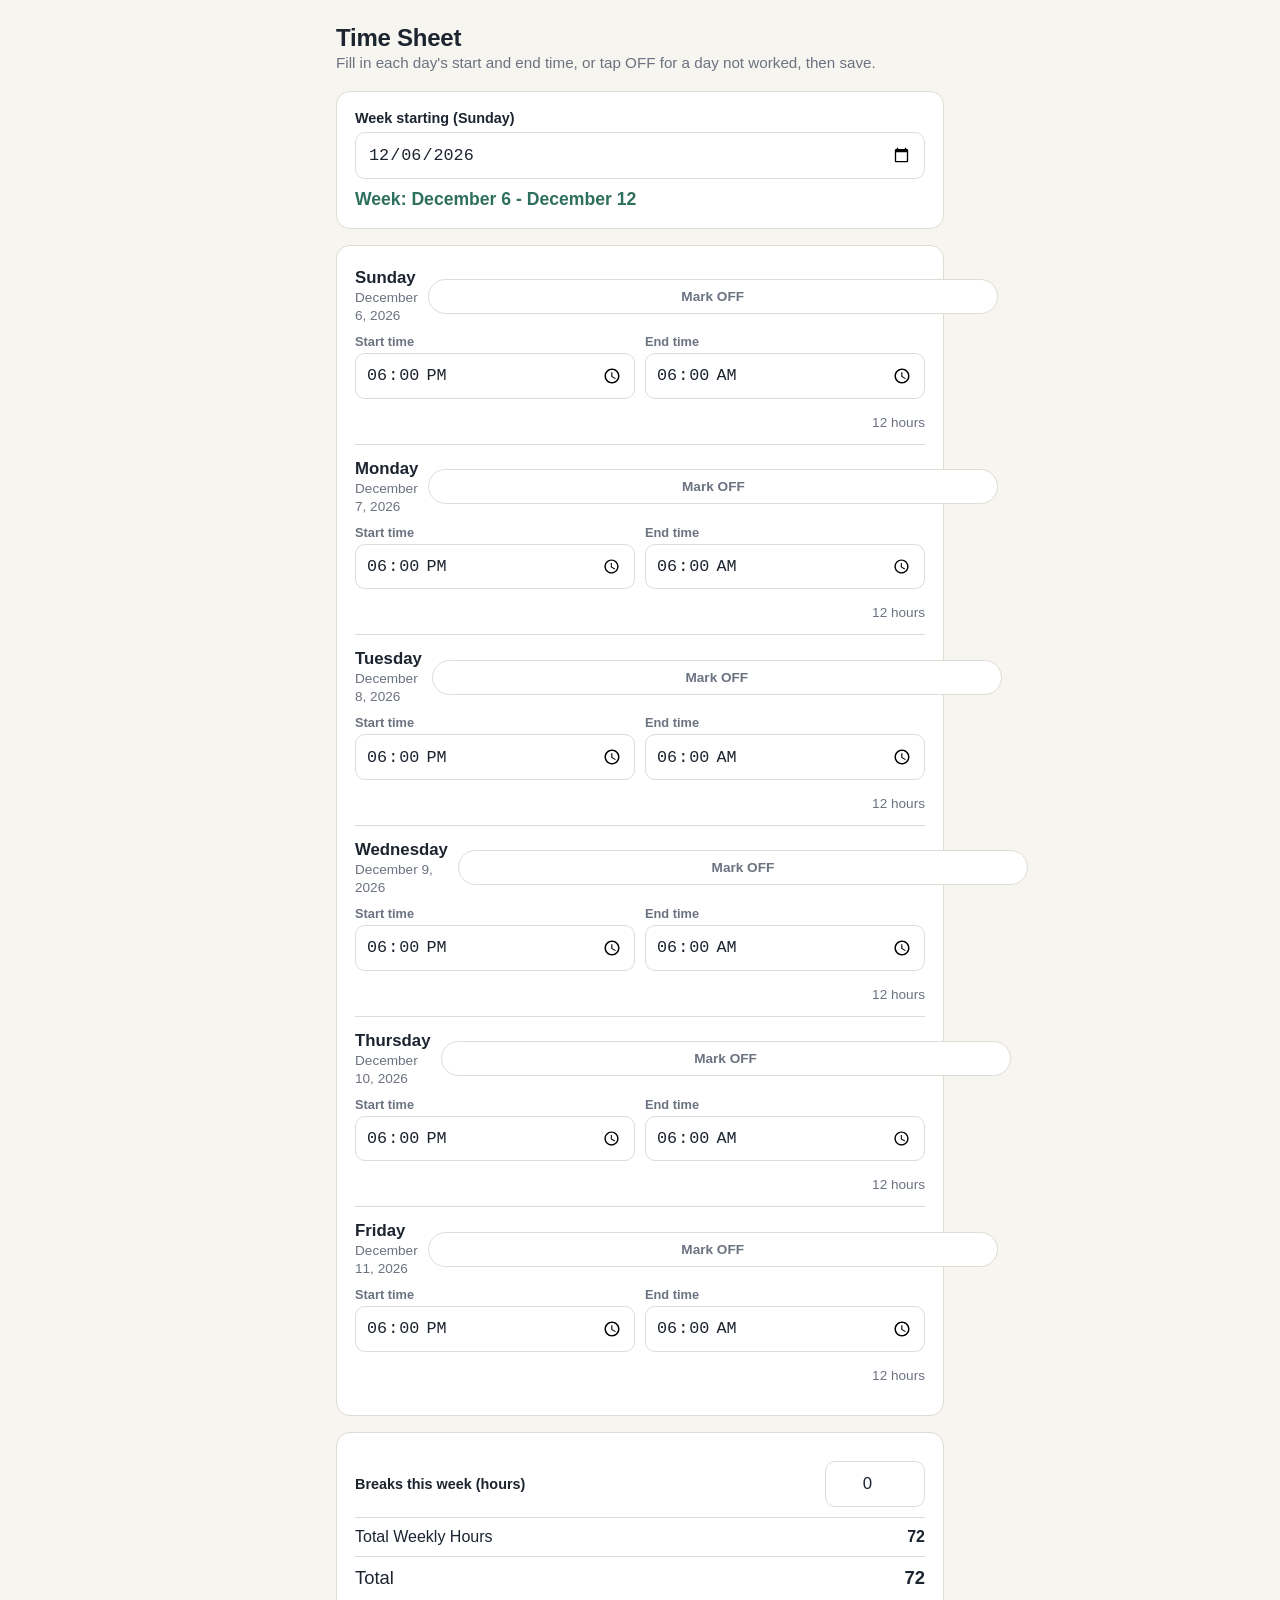
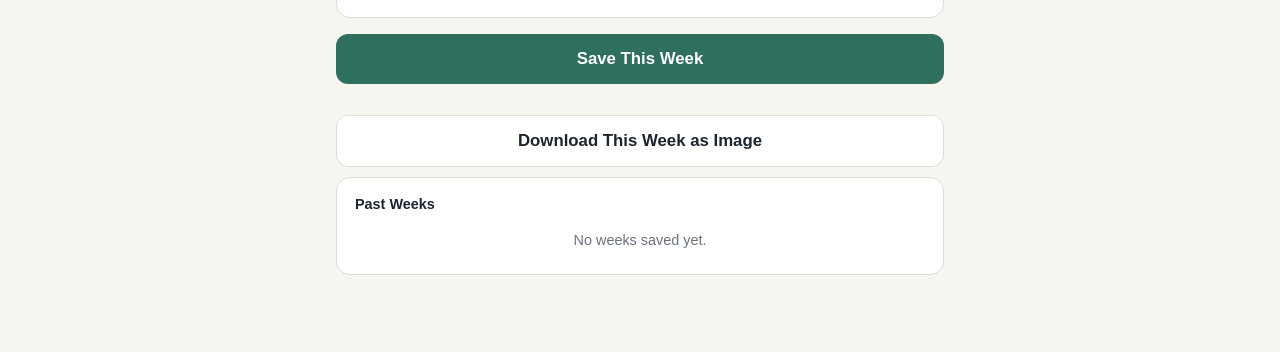
==== shashi-timesheet/index.html @ 26a524a7 "minor fix" ====
<!DOCTYPE html>
<html lang="en">
<head>
<meta charset="UTF-8">
<meta name="viewport" content="width=device-width, initial-scale=1, viewport-fit=cover">
<title>Time Sheet</title>
<style>
  :root{
    --ink:#1c2430;
    --paper:#f7f5f0;
    --card:#ffffff;
    --line:#dfdcd3;
    --accent:#2f6f5e;
    --accent-ink:#ffffff;
    --muted:#6b7280;
    --danger:#b5432c;
    --off-bg:#f3e4df;
    --off-ink:#8a3b26;
    --radius:14px;
  }
  *{box-sizing:border-box;}
  html,body{margin:0;padding:0;}
  body{
    background:var(--paper);
    color:var(--ink);
    font-family:-apple-system,BlinkMacSystemFont,"Segoe UI",Roboto,sans-serif;
    padding:20px 16px 60px;
    max-width:640px;
    margin:0 auto;
    -webkit-tap-highlight-color:transparent;
  }
  h1{
    font-size:1.5rem;
    margin:4px 0 2px;
    letter-spacing:-0.01em;
  }
  .sub{
    color:var(--muted);
    font-size:0.95rem;
    margin:0 0 20px;
  }
  .card{
    background:var(--card);
    border:1px solid var(--line);
    border-radius:var(--radius);
    padding:18px;
    margin-bottom:16px;
  }
  label{
    display:block;
    font-weight:600;
    font-size:0.9rem;
    margin-bottom:6px;
  }
  input[type="date"], input[type="number"]{
    width:100%;
    font-size:1.05rem;
    padding:12px;
    border:1px solid var(--line);
    border-radius:10px;
    background:#fff;
    color:var(--ink);
  }
  .week-label{
    font-size:1.1rem;
    font-weight:700;
    margin-top:10px;
    color:var(--accent);
  }
  .day-row{
    border-top:1px solid var(--line);
    padding:14px 0;
  }
  .day-row:first-child{border-top:none;padding-top:4px;}
  .day-top{
    display:flex;
    align-items:center;
    justify-content:space-between;
    margin-bottom:10px;
    gap:10px;
  }
  .day-name{
    font-weight:700;
    font-size:1.05rem;
  }
  .day-date{
    color:var(--muted);
    font-size:0.85rem;
    font-weight:400;
  }
  .off-btn{
    flex-shrink:0;
    font-family:inherit;
    font-weight:700;
    font-size:0.85rem;
    padding:9px 16px;
    border-radius:999px;
    border:1.5px solid var(--line);
    background:#fff;
    color:var(--muted);
    cursor:pointer;
    -webkit-appearance:none;
  }
  .off-btn.is-off{
    background:var(--off-bg);
    border-color:var(--off-ink);
    color:var(--off-ink);
  }
  .times{
    display:grid;
    grid-template-columns:1fr 1fr;
    gap:10px;
  }
  .times.off .time-field{display:none;}
  .off-label{
    display:none;
    grid-column:1 / -1;
    padding:10px 0 2px;
    color:var(--off-ink);
    font-weight:700;
    font-size:1rem;
  }
  .times.off .off-label{display:block;}
  .times label{font-size:0.8rem;color:var(--muted);margin-bottom:4px;}
  input[type="time"]{
    width:100%;
    font-size:1.05rem;
    padding:10px;
    border:1px solid var(--line);
    border-radius:10px;
    background:#fff;
    color:var(--ink);
  }
  .hours-line{
    grid-column:1 / -1;
    text-align:right;
    font-size:0.85rem;
    color:var(--muted);
    margin-top:6px;
  }
  .totals{
    display:flex;
    justify-content:space-between;
    padding:10px 0;
    border-top:1px solid var(--line);
  }
  .totals:first-of-type{border-top:none;}
  .totals .val{font-weight:700;}
  .totals.grand{font-size:1.15rem;}
  .breaks-row{
    display:flex;
    align-items:center;
    justify-content:space-between;
    gap:12px;
    padding:10px 0;
  }
  .breaks-row input{width:100px;text-align:center;}
  button{
    font-family:inherit;
    font-size:1.05rem;
    font-weight:700;
    padding:15px;
    width:100%;
    border:none;
    border-radius:12px;
    cursor:pointer;
    -webkit-appearance:none;
  }
  .btn-primary{
    background:var(--accent);
    color:var(--accent-ink);
    margin-bottom:10px;
  }
  .btn-secondary{
    background:#fff;
    color:var(--ink);
    border:1px solid var(--line);
    margin-bottom:10px;
  }
  .status{
    text-align:center;
    font-size:0.9rem;
    min-height:1.2em;
    margin-top:4px;
  }
  .status.ok{color:var(--accent);}
  .status.err{color:var(--danger);}
  .past-week{
    display:flex;
    justify-content:space-between;
    align-items:center;
    padding:12px 0;
    border-top:1px solid var(--line);
    cursor:pointer;
  }
  .past-week:first-child{border-top:none;}
  .past-week span.arrow{color:var(--muted);}
  .empty{
    color:var(--muted);
    font-size:0.9rem;
    text-align:center;
    padding:8px 0;
  }
  #tableCanvas{
    width:100%;
    border:1px solid var(--line);
    border-radius:10px;
    margin-top:12px;
    display:none;
  }
  .hint{
    font-size:0.8rem;
    color:var(--muted);
    text-align:center;
    margin-top:8px;
  }
</style>
</head>
<body>

  <h1>Time Sheet</h1>
  <p class="sub">Fill in each day's start and end time, or tap OFF for a day not worked, then save.</p>

  <div class="card">
    <label for="weekStart">Week starting (Sunday)</label>
    <input type="date" id="weekStart">
    <div class="week-label" id="weekLabel"></div>
  </div>

  <div class="card" id="daysCard"></div>

  <div class="card">
    <div class="breaks-row">
      <label style="margin:0;">Breaks this week (hours)</label>
      <input type="number" id="breaks" min="0" step="0.5" value="0">
    </div>
    <div class="totals">
      <span>Total Weekly Hours</span>
      <span class="val" id="totalWeekly">0</span>
    </div>
    <div class="totals grand">
      <span>Total</span>
      <span class="val" id="totalFinal">0</span>
    </div>
  </div>

  <button class="btn-primary" id="saveBtn">Save This Week</button>
  <div class="status" id="status"></div>

  <button class="btn-secondary" id="imageBtn">Download This Week as Image</button>
  <canvas id="tableCanvas" width="1200" height="600"></canvas>
  <p class="hint" id="imageHint" style="display:none;">Press and hold the image above, then choose "Save to Photos".</p>

  <div class="card">
    <label style="margin-bottom:12px;">Past Weeks</label>
    <div id="pastWeeks"><div class="empty">Loading…</div></div>
  </div>

<script>
/* ======================================================
   1. PASTE YOUR GOOGLE APPS SCRIPT WEB APP URL HERE
   (see Code.gs setup instructions — it ends in /exec)
   ====================================================== */
const API_URL = "https://script.google.com/macros/s/AKfycbw6FF0kxXt6SVQAaESrm_MqygE_qfwWGvhH4wrgxCuWnRWHYKG93qL-DOW79ZXhk-2aEg/exec";

const DAYS = ['Sunday','Monday','Tuesday','Wednesday','Thursday','Friday'];
const MONTHS = ['January','February','March','April','May','June','July','August','September','October','November','December'];

const daysCard = document.getElementById('daysCard');
const weekStartInput = document.getElementById('weekStart');
const weekLabelEl = document.getElementById('weekLabel');
const breaksInput = document.getElementById('breaks');
const statusEl = document.getElementById('status');
const pastWeeksEl = document.getElementById('pastWeeks');

let dayState = {}; // { Sunday: {off, start, end}, ... }

function toDateInputValue(d){
  const off = d.getTimezoneOffset();
  const local = new Date(d.getTime() - off*60000);
  return local.toISOString().slice(0,10);
}

function getThisSunday(){
  const d = new Date();
  const day = d.getDay();
  d.setDate(d.getDate() - day);
  return d;
}

function fmtDate(d){
  return `${MONTHS[d.getMonth()]} ${d.getDate()}, ${d.getFullYear()}`;
}

function fmtTime12(hhmm){
  if(!hhmm) return '';
  const [h,m] = hhmm.split(':').map(Number);
  const period = h >= 12 ? 'PM' : 'AM';
  let h12 = h % 12; if(h12===0) h12 = 12;
  return `${h12}:${String(m).padStart(2,'0')} ${period}`;
}

function hoursBetween(start,end){
  if(!start || !end) return 0;
  const [sh,sm] = start.split(':').map(Number);
  const [eh,em] = end.split(':').map(Number);
  let mins = (eh*60+em) - (sh*60+sm);
  if(mins <= 0) mins += 24*60; // overnight shift
  return Math.round((mins/60)*100)/100;
}

function buildDayRows(){
  daysCard.innerHTML = '';
  const start = new Date(weekStartInput.value + 'T00:00:00');
  DAYS.forEach((day,i) => {
    const date = new Date(start);
    date.setDate(start.getDate() + i);

    if(!dayState[day]) dayState[day] = {off:false, start:'18:00', end:'06:00'};
    const st = dayState[day];

    const row = document.createElement('div');
    row.className = 'day-row';
    row.innerHTML = `
      <div class="day-top">
        <div>
          <span class="day-name">${day}</span><br>
          <span class="day-date">${fmtDate(date)}</span>
        </div>
        <button type="button" class="off-btn ${st.off?'is-off':''}" data-day="${day}">${st.off ? 'OFF (tap to undo)' : 'Mark OFF'}</button>
      </div>
      <div class="times ${st.off ? 'off':''}" data-times="${day}">
        <div class="off-label">OFF</div>
        <div class="time-field">
          <label>Start time</label>
          <input type="time" class="start-input" data-day="${day}" value="${st.start}">
        </div>
        <div class="time-field">
          <label>End time</label>
          <input type="time" class="end-input" data-day="${day}" value="${st.end}">
        </div>
        <div class="hours-line" data-hoursline="${day}">${st.off ? '0 hours' : ''}</div>
      </div>
    `;
    daysCard.appendChild(row);
  });

  daysCard.querySelectorAll('.off-btn').forEach(el=>{
    el.addEventListener('click', e=>{
      const day = e.target.dataset.day;
      dayState[day].off = !dayState[day].off;
      buildDayRows();
      recalc();
    });
  });
  daysCard.querySelectorAll('.start-input').forEach(el=>{
    el.addEventListener('change', e=>{ dayState[e.target.dataset.day].start = e.target.value; recalc(); });
  });
  daysCard.querySelectorAll('.end-input').forEach(el=>{
    el.addEventListener('change', e=>{ dayState[e.target.dataset.day].end = e.target.value; recalc(); });
  });

  recalc();
}

function recalc(){
  let weeklyTotal = 0;
  DAYS.forEach(day=>{
    const st = dayState[day];
    const hrs = st.off ? 0 : hoursBetween(st.start, st.end);
    weeklyTotal += hrs;
    const line = daysCard.querySelector(`[data-hoursline="${day}"]`);
    if(line) line.textContent = st.off ? '0 hours' : `${hrs} hours`;
  });
  const breaks = parseFloat(breaksInput.value) || 0;
  document.getElementById('totalWeekly').textContent = round2(weeklyTotal);
  document.getElementById('totalFinal').textContent = round2(weeklyTotal - breaks);
}

function round2(n){ return Math.round(n*100)/100; }

function updateWeekLabel(){
  const start = new Date(weekStartInput.value + 'T00:00:00');
  const end = new Date(start);
  end.setDate(start.getDate() + 6);
  weekLabelEl.textContent = `Week: ${MONTHS[start.getMonth()]} ${start.getDate()} - ${MONTHS[end.getMonth()]} ${end.getDate()}`;
}

weekStartInput.addEventListener('change', ()=>{
  updateWeekLabel();
  loadWeekIfExists(weekStartInput.value).then(buildDayRows);
});
breaksInput.addEventListener('input', recalc);

// ---------- Save ----------
document.getElementById('saveBtn').addEventListener('click', async ()=>{
  if(!API_URL || API_URL.indexOf('PASTE_YOUR') === 0){
    statusEl.textContent = 'Setup needed: paste your Apps Script URL into the API_URL line in this file.';
    statusEl.className = 'status err';
    return;
  }
  statusEl.textContent = 'Saving…';
  statusEl.className = 'status';

  const start = new Date(weekStartInput.value + 'T00:00:00');
  let weeklyTotal = 0;
  const days = DAYS.map((day,i)=>{
    const date = new Date(start); date.setDate(start.getDate()+i);
    const st = dayState[day];
    const hrs = st.off ? 0 : hoursBetween(st.start, st.end);
    weeklyTotal += hrs;
    return {
      day: day,
      date: fmtDate(date),
      start: st.off ? 'OFF' : fmtTime12(st.start),
      end: st.off ? 'OFF' : fmtTime12(st.end),
      hours: hrs
    };
  });

  const breaks = parseFloat(breaksInput.value) || 0;
  const payload = {
    weekStart: weekStartInput.value,
    weekLabel: weekLabelEl.textContent.replace('Week: ',''),
    days: days,
    totalWeekly: round2(weeklyTotal),
    breaks: breaks,
    total: round2(weeklyTotal - breaks)
  };

  try{
    await fetch(API_URL, {
      method:'POST',
      body: JSON.stringify(payload),
      headers: {'Content-Type':'text/plain;charset=utf-8'} // avoids CORS preflight on Apps Script
    });
    statusEl.textContent = 'Saved.';
    statusEl.className = 'status ok';
    loadPastWeeks();
  }catch(err){
    statusEl.textContent = 'Could not save — check your internet connection and try again.';
    statusEl.className = 'status err';
  }
});

// ---------- Load an existing week ----------
async function fetchAllWeeks(){
  if(!API_URL || API_URL.indexOf('PASTE_YOUR') === 0) return [];
  try{
    const res = await fetch(API_URL);
    const json = await res.json();
    return json.weeks || [];
  }catch(err){
    return [];
  }
}

function parseTimeTo24(t){
  if(!t) return '';
  const m = t.match(/(\d+):(\d+)\s*(AM|PM)/i);
  if(!m) return '';
  let h = parseInt(m[1],10);
  const min = m[2];
  const period = m[3].toUpperCase();
  if(period==='PM' && h!==12) h += 12;
  if(period==='AM' && h===12) h = 0;
  return `${String(h).padStart(2,'0')}:${min}`;
}

async function loadWeekIfExists(weekStartVal){
  const weeks = await fetchAllWeeks();
  const match = weeks.find(w => String(w.weekStart).slice(0,10) === weekStartVal);
  dayState = {};
  if(match){
    DAYS.forEach(day=>{
      const rec = match.days.find(d => d.day === day);
      const isOff = rec && String(rec.start).toUpperCase() === 'OFF';
      dayState[day] = {
        off: !!isOff,
        start: (rec && !isOff) ? parseTimeTo24(rec.start) || '18:00' : '18:00',
        end: (rec && !isOff) ? parseTimeTo24(rec.end) || '06:00' : '06:00'
      };
    });
    breaksInput.value = match.breaks || 0;
  } else {
    DAYS.forEach(day=>{ dayState[day] = {off:false, start:'18:00', end:'06:00'}; });
    breaksInput.value = 0;
  }
}

// ---------- Past weeks list ----------
async function loadPastWeeks(){
  const weeks = await fetchAllWeeks();
  if(!weeks.length){
    pastWeeksEl.innerHTML = '<div class="empty">No weeks saved yet.</div>';
    return;
  }
  weeks.sort((a,b)=> String(b.weekStart).localeCompare(String(a.weekStart)));
  pastWeeksEl.innerHTML = '';
  weeks.forEach(w=>{
    const div = document.createElement('div');
    div.className = 'past-week';
    div.innerHTML = `<span>Week: ${w.weekLabel || w.weekStart}</span><span>Total: ${w.total||0}h &nbsp; <span class="arrow">›</span></span>`;
    div.addEventListener('click', ()=>{
      const wsVal = String(w.weekStart).slice(0,10);
      weekStartInput.value = wsVal;
      updateWeekLabel();
      loadWeekIfExists(wsVal).then(buildDayRows);
      window.scrollTo({top:0, behavior:'smooth'});
    });
    pastWeeksEl.appendChild(div);
  });
}

// ---------- Image export (matches the printed table style) ----------
document.getElementById('imageBtn').addEventListener('click', ()=>{
  const canvas = document.getElementById('tableCanvas');
  const ctx = canvas.getContext('2d');
  const W = canvas.width;

  const headerH = 50, colHeadH = 44, rowH = 40, totalsH = 40;
  const rowCount = DAYS.length;
  const neededH = headerH + colHeadH + rowH*rowCount + totalsH*3 + 20;
  canvas.height = Math.max(neededH, 300);

  ctx.clearRect(0,0,W,canvas.height);
  ctx.fillStyle = '#ffffff';
  ctx.fillRect(0,0,W,canvas.height);
  ctx.strokeStyle = '#000000';
  ctx.lineWidth = 2;
  ctx.textBaseline = 'middle';

  const cols = [
    {label:'Day', w:0.22},
    {label:'Date', w:0.26},
    {label:'Start Time', w:0.19},
    {label:'End time', w:0.19},
    {label:'Hours Per Day', w:0.14}
  ];
  let colX = [0];
  cols.forEach(c => colX.push(colX[colX.length-1] + c.w*W));

  let y = 0;
  ctx.strokeRect(0,0,W, canvas.height-1);
  ctx.font = 'bold 24px -apple-system, sans-serif';
  ctx.fillStyle = '#000';
  ctx.textAlign = 'center';
  ctx.fillText(weekLabelEl.textContent, W/2, y + headerH/2);
  y += headerH;
  ctx.beginPath(); ctx.moveTo(0,y); ctx.lineTo(W,y); ctx.stroke();

  // column headers
  ctx.font = 'bold 19px -apple-system, sans-serif';
  ctx.textAlign = 'left';
  cols.forEach((c,i)=>{
    ctx.fillText(c.label, colX[i]+12, y + colHeadH/2);
  });
  y += colHeadH;
  ctx.beginPath(); ctx.moveTo(0,y); ctx.lineTo(W,y); ctx.stroke();
  colX.slice(1,-1).forEach(x=>{ ctx.beginPath(); ctx.moveTo(x, headerH); ctx.lineTo(x, y); ctx.stroke(); });

  // data rows — every day, OFF or worked
  ctx.font = '18px -apple-system, sans-serif';
  const start = new Date(weekStartInput.value + 'T00:00:00');
  DAYS.forEach((day,i)=>{
    const date = new Date(start); date.setDate(start.getDate()+i);
    const st = dayState[day];
    const hrs = st.off ? 0 : hoursBetween(st.start, st.end);

    ctx.textAlign = 'left';
    ctx.fillText(day, colX[0]+12, y+rowH/2);
    ctx.fillText(fmtDate(date), colX[1]+12, y+rowH/2);
    ctx.textAlign = 'right';
    ctx.fillText(st.off ? 'OFF' : fmtTime12(st.start), colX[3]-12, y+rowH/2);
    ctx.fillText(st.off ? 'OFF' : fmtTime12(st.end), colX[4]-12, y+rowH/2);
    ctx.fillText(String(hrs), colX[5]-12, y+rowH/2);

    y += rowH;
    ctx.beginPath(); ctx.moveTo(0,y); ctx.lineTo(W,y); ctx.stroke();
    colX.slice(1,-1).forEach(x=>{ ctx.beginPath(); ctx.moveTo(x, y-rowH); ctx.lineTo(x, y); ctx.stroke(); });
  });

  // totals rows
  const weeklyTotal = DAYS.reduce((sum,day)=>{
    const st = dayState[day];
    return sum + (st.off ? 0 : hoursBetween(st.start, st.end));
  },0);
  const breaks = parseFloat(breaksInput.value)||0;

  function totalsRow(label, value, bold){
    ctx.font = (bold?'bold ':'') + '19px -apple-system, sans-serif';
    ctx.textAlign = 'left';
    ctx.fillText(label, 12, y+totalsH/2);
    ctx.textAlign = 'right';
    ctx.fillText(String(value), W-12, y+totalsH/2);
    y += totalsH;
    ctx.beginPath(); ctx.moveTo(0,y); ctx.lineTo(W,y); ctx.stroke();
  }
  ctx.beginPath(); ctx.moveTo(0,y); ctx.lineTo(W,y); ctx.stroke();
  totalsRow('Total Weekly Hours', round2(weeklyTotal), true);
  totalsRow('Breaks', breaks, true);
  totalsRow('Total', round2(weeklyTotal-breaks), true);

  canvas.style.display = 'block';
  document.getElementById('imageHint').style.display = 'block';

  try{
    const link = document.createElement('a');
    link.download = `timesheet-${weekStartInput.value}.png`;
    link.href = canvas.toDataURL('image/png');
    link.click();
  }catch(e){ /* ignore — the visible canvas + hint still lets them save it */ }
});

// ---------- Init ----------
(function init(){
  weekStartInput.value = toDateInputValue(getThisSunday());
  updateWeekLabel();
  DAYS.forEach(day=>{ dayState[day] = {off:false, start:'18:00', end:'06:00'}; });
  buildDayRows();
  loadWeekIfExists(weekStartInput.value).then(buildDayRows);
  loadPastWeeks();
})();
</script>
</body>
</html>
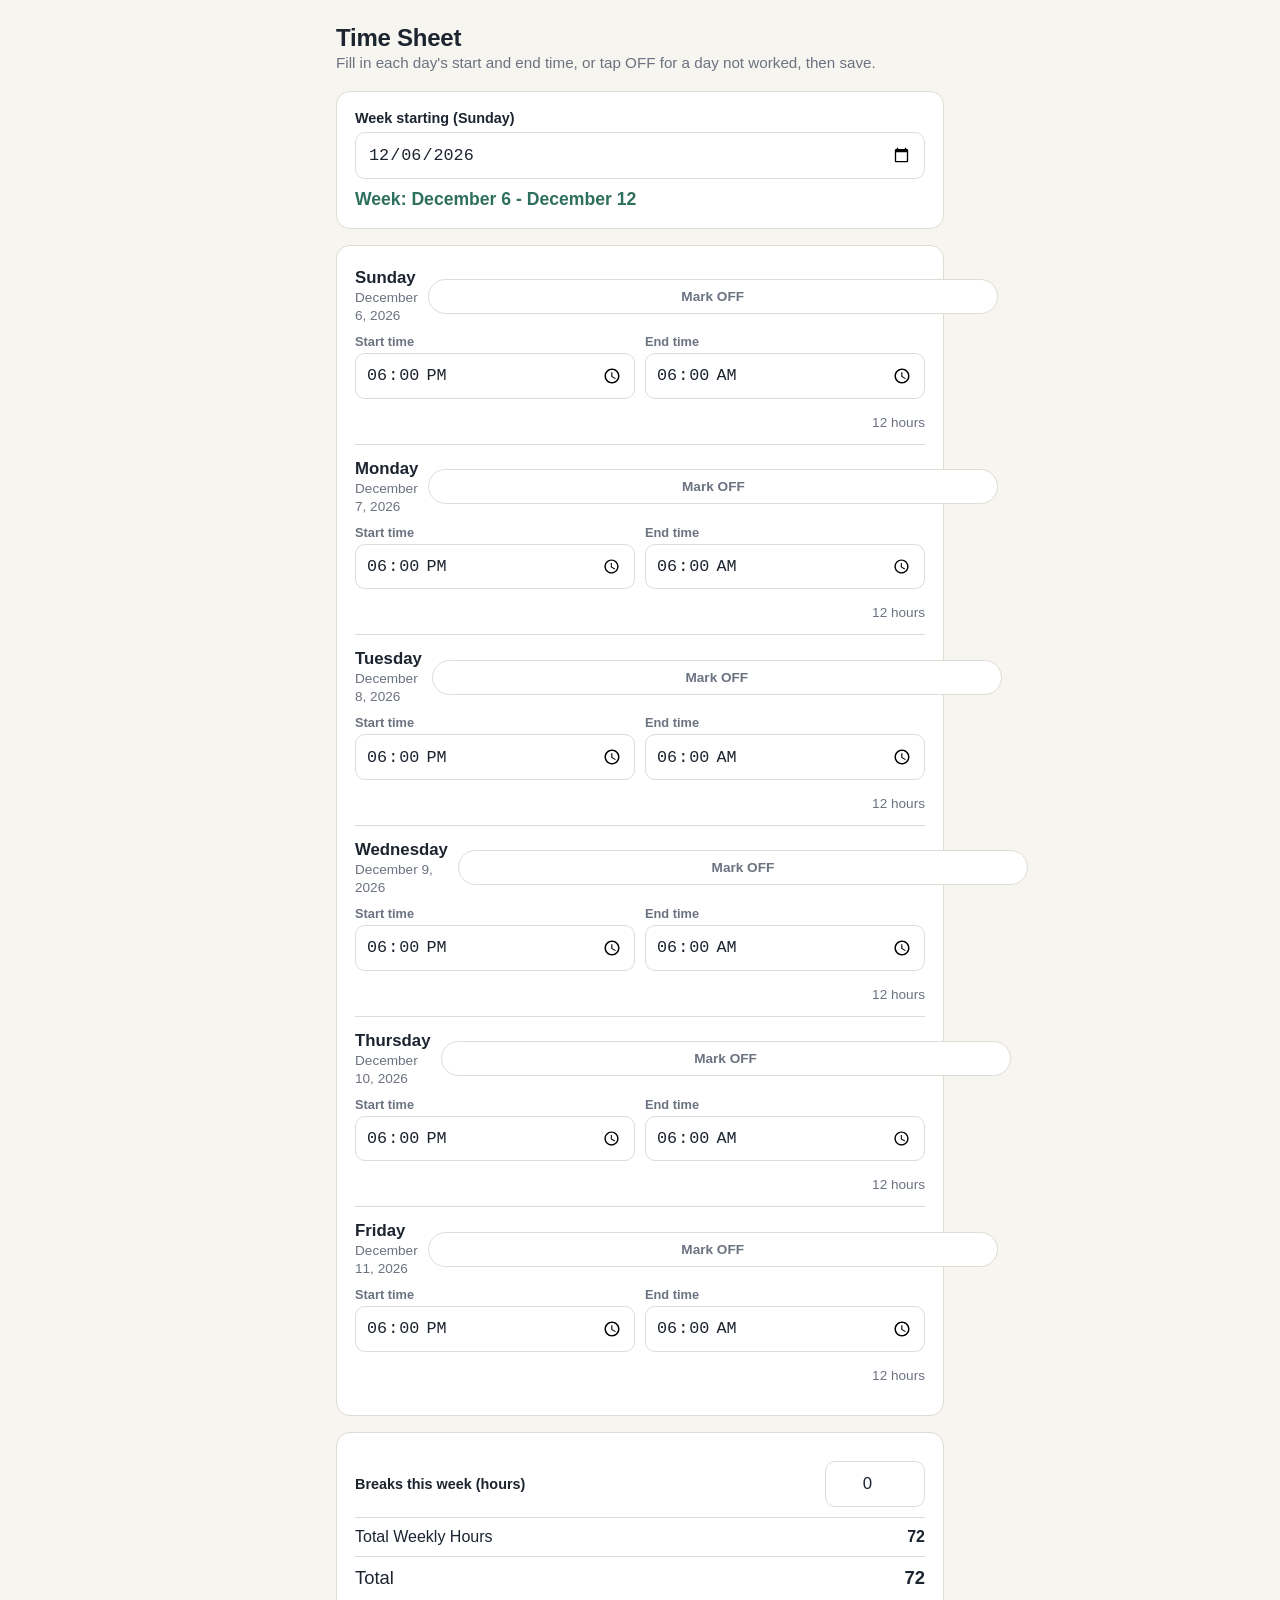
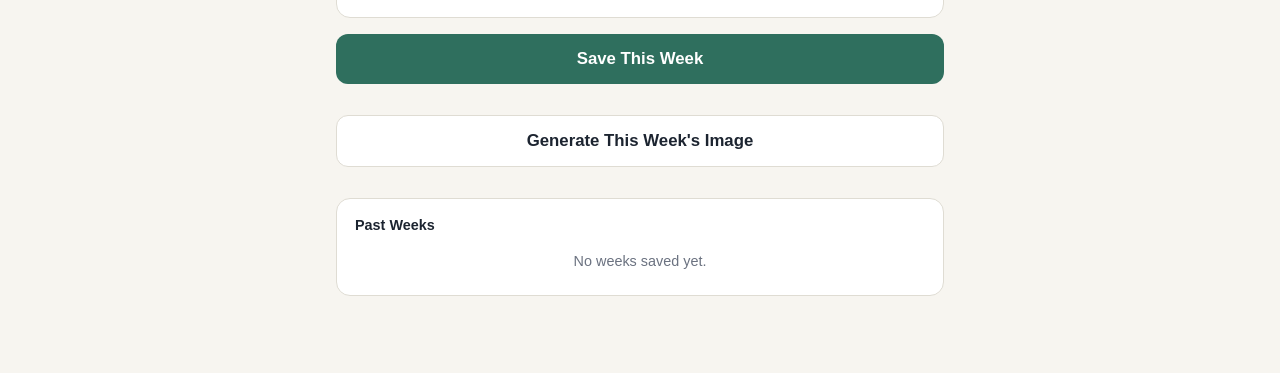
==== commit 4d40ecf0: "fixing the images" ====
--- a/shashi-timesheet/index.html
+++ b/shashi-timesheet/index.html
@@ -232,7 +232,7 @@
   <div class="card">
     <div class="breaks-row">
       <label style="margin:0;">Breaks this week (hours)</label>
-      <input type="number" id="breaks" min="0" step="0.5" value="0">
+      <input type="number" id="breaks" min="0" step="0.5" value="3">
     </div>
     <div class="totals">
       <span>Total Weekly Hours</span>
@@ -247,9 +247,12 @@
   <button class="btn-primary" id="saveBtn">Save This Week</button>
   <div class="status" id="status"></div>
 
-  <button class="btn-secondary" id="imageBtn">Download This Week as Image</button>
-  <canvas id="tableCanvas" width="1200" height="600"></canvas>
-  <p class="hint" id="imageHint" style="display:none;">Press and hold the image above, then choose "Save to Photos".</p>
+  <button class="btn-secondary" id="imageBtn">Generate This Week's Image</button>
+  <canvas id="tableCanvas" width="1200" height="600" style="display:none;"></canvas>
+  <img id="tableImage" alt="Weekly time sheet table" style="width:100%;border:1px solid var(--line);border-radius:10px;margin-top:12px;display:none;">
+  <button class="btn-secondary" id="copyImageBtn" style="display:none;margin-top:10px;">Copy Image</button>
+  <div class="status" id="copyStatus"></div>
+  <p class="hint" id="imageHint" style="display:none;">Tap "Copy Image" to copy it, or press and hold the image above and choose "Copy" or "Save to Photos".</p>
 
   <div class="card">
     <label style="margin-bottom:12px;">Past Weeks</label>
@@ -261,7 +264,7 @@
    1. PASTE YOUR GOOGLE APPS SCRIPT WEB APP URL HERE
    (see Code.gs setup instructions — it ends in /exec)
    ====================================================== */
-const API_URL = "https://script.google.com/macros/s/AKfycbw6FF0kxXt6SVQAaESrm_MqygE_qfwWGvhH4wrgxCuWnRWHYKG93qL-DOW79ZXhk-2aEg/exec";
+const API_URL = "https://script.google.com/macros/s/AKfycbwjiATYGVQNaW8xl0DVKO9Yj0gWjL6oJ2vSjY9PGHDWmG0RW-VHRIBOiYKKRnao-CR7/exec";
 
 const DAYS = ['Sunday','Monday','Tuesday','Wednesday','Thursday','Friday'];
 const MONTHS = ['January','February','March','April','May','June','July','August','September','October','November','December'];
@@ -601,15 +604,34 @@
   totalsRow('Breaks', breaks, true);
   totalsRow('Total', round2(weeklyTotal-breaks), true);
 
-  canvas.style.display = 'block';
+  // Show a real <img> (not the canvas) — iOS Safari only offers the
+  // native "Save to Photos" / "Copy" long-press menu on <img> elements,
+  // not on <canvas>, which is why the canvas alone wasn't saveable.
+  const img = document.getElementById('tableImage');
+  img.src = canvas.toDataURL('image/png');
+  img.style.display = 'block';
+  document.getElementById('copyImageBtn').style.display = 'block';
   document.getElementById('imageHint').style.display = 'block';
-
+});
+
+// ---------- Copy image to clipboard (one-tap, works on iOS/desktop Safari & Chrome) ----------
+document.getElementById('copyImageBtn').addEventListener('click', async ()=>{
+  const canvas = document.getElementById('tableCanvas');
+  const copyStatus = document.getElementById('copyStatus');
   try{
-    const link = document.createElement('a');
-    link.download = `timesheet-${weekStartInput.value}.png`;
-    link.href = canvas.toDataURL('image/png');
-    link.click();
-  }catch(e){ /* ignore — the visible canvas + hint still lets them save it */ }
+    // ClipboardItem must be constructed synchronously inside the click
+    // handler (even though the blob resolves later) or Safari blocks it.
+    await navigator.clipboard.write([
+      new ClipboardItem({
+        'image/png': new Promise(resolve => canvas.toBlob(blob => resolve(blob), 'image/png'))
+      })
+    ]);
+    copyStatus.textContent = 'Copied! You can paste it into Messages, Notes, etc.';
+    copyStatus.className = 'status ok';
+  }catch(err){
+    copyStatus.textContent = 'Copy isn\'t supported here — press and hold the image above instead.';
+    copyStatus.className = 'status err';
+  }
 });
 
 // ---------- Init ----------
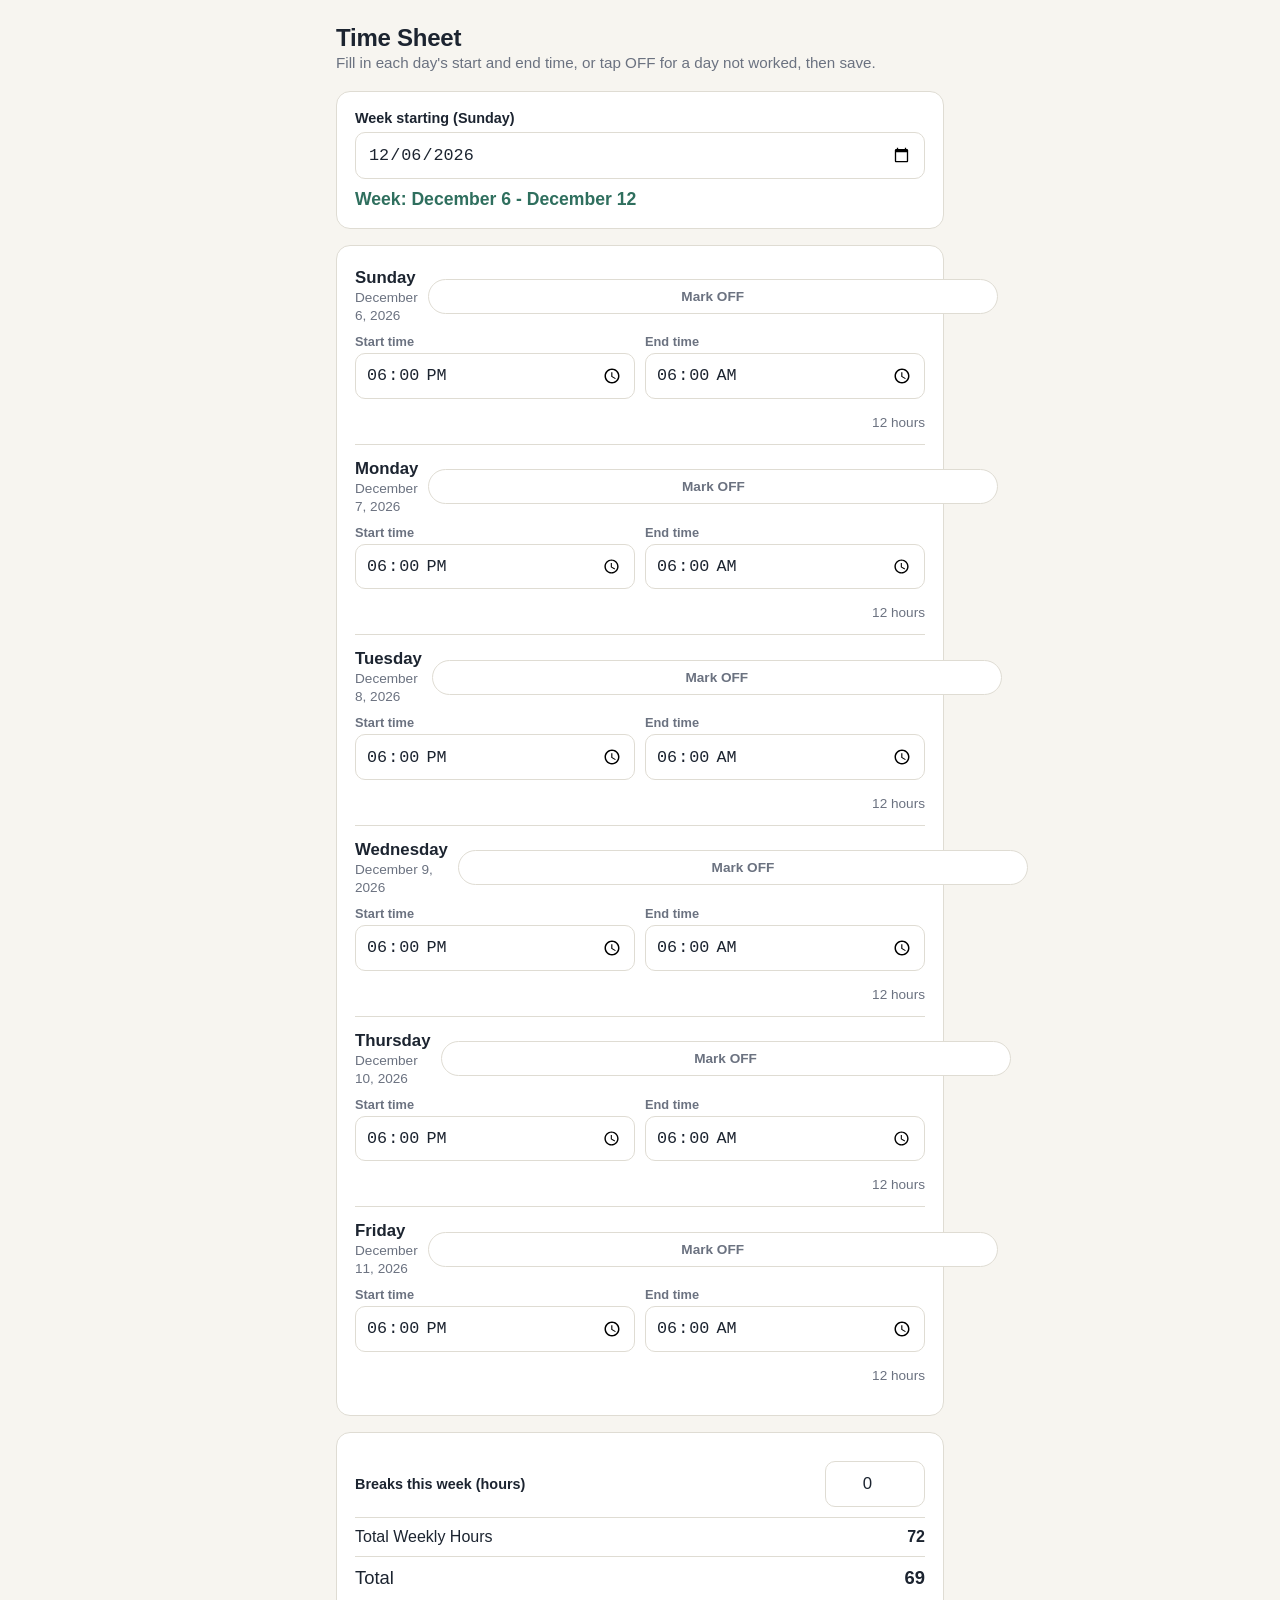
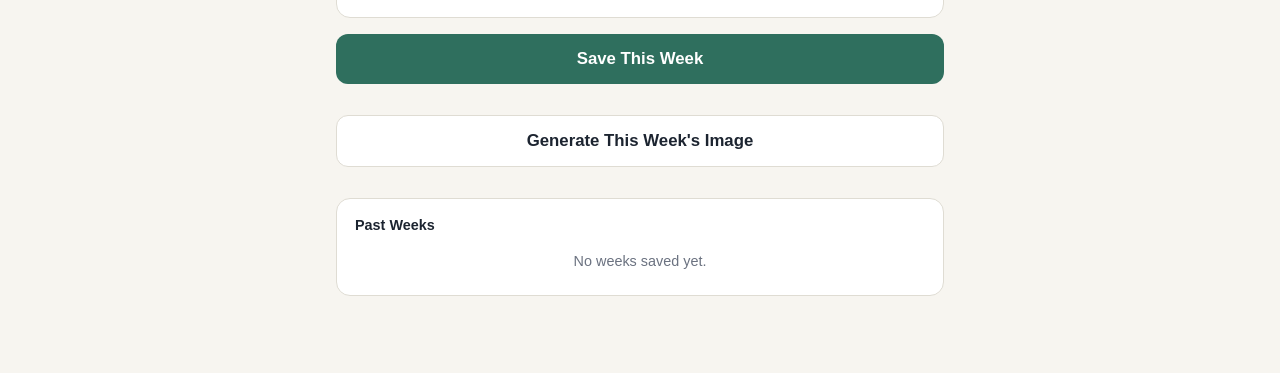
==== commit 5d96e5c0: "minor fix" ====
--- a/shashi-timesheet/index.html
+++ b/shashi-timesheet/index.html
@@ -264,7 +264,7 @@
    1. PASTE YOUR GOOGLE APPS SCRIPT WEB APP URL HERE
    (see Code.gs setup instructions — it ends in /exec)
    ====================================================== */
-const API_URL = "https://script.google.com/macros/s/AKfycbwjiATYGVQNaW8xl0DVKO9Yj0gWjL6oJ2vSjY9PGHDWmG0RW-VHRIBOiYKKRnao-CR7/exec";
+const API_URL = "https://script.google.com/macros/s/AKfycbwmmcoKV0CfwhYz2y7FHf9vXLT3rksX6EoK5VQLQIEyNSDjCXF3-0RmLQHfYz47u-FjpA/exec";
 
 const DAYS = ['Sunday','Monday','Tuesday','Wednesday','Thursday','Friday'];
 const MONTHS = ['January','February','March','April','May','June','July','August','September','October','November','December'];
@@ -375,7 +375,7 @@
     const line = daysCard.querySelector(`[data-hoursline="${day}"]`);
     if(line) line.textContent = st.off ? '0 hours' : `${hrs} hours`;
   });
-  const breaks = parseFloat(breaksInput.value) || 0;
+  const breaks = parseFloat(breaksInput.value) || 3;
   document.getElementById('totalWeekly').textContent = round2(weeklyTotal);
   document.getElementById('totalFinal').textContent = round2(weeklyTotal - breaks);
 }
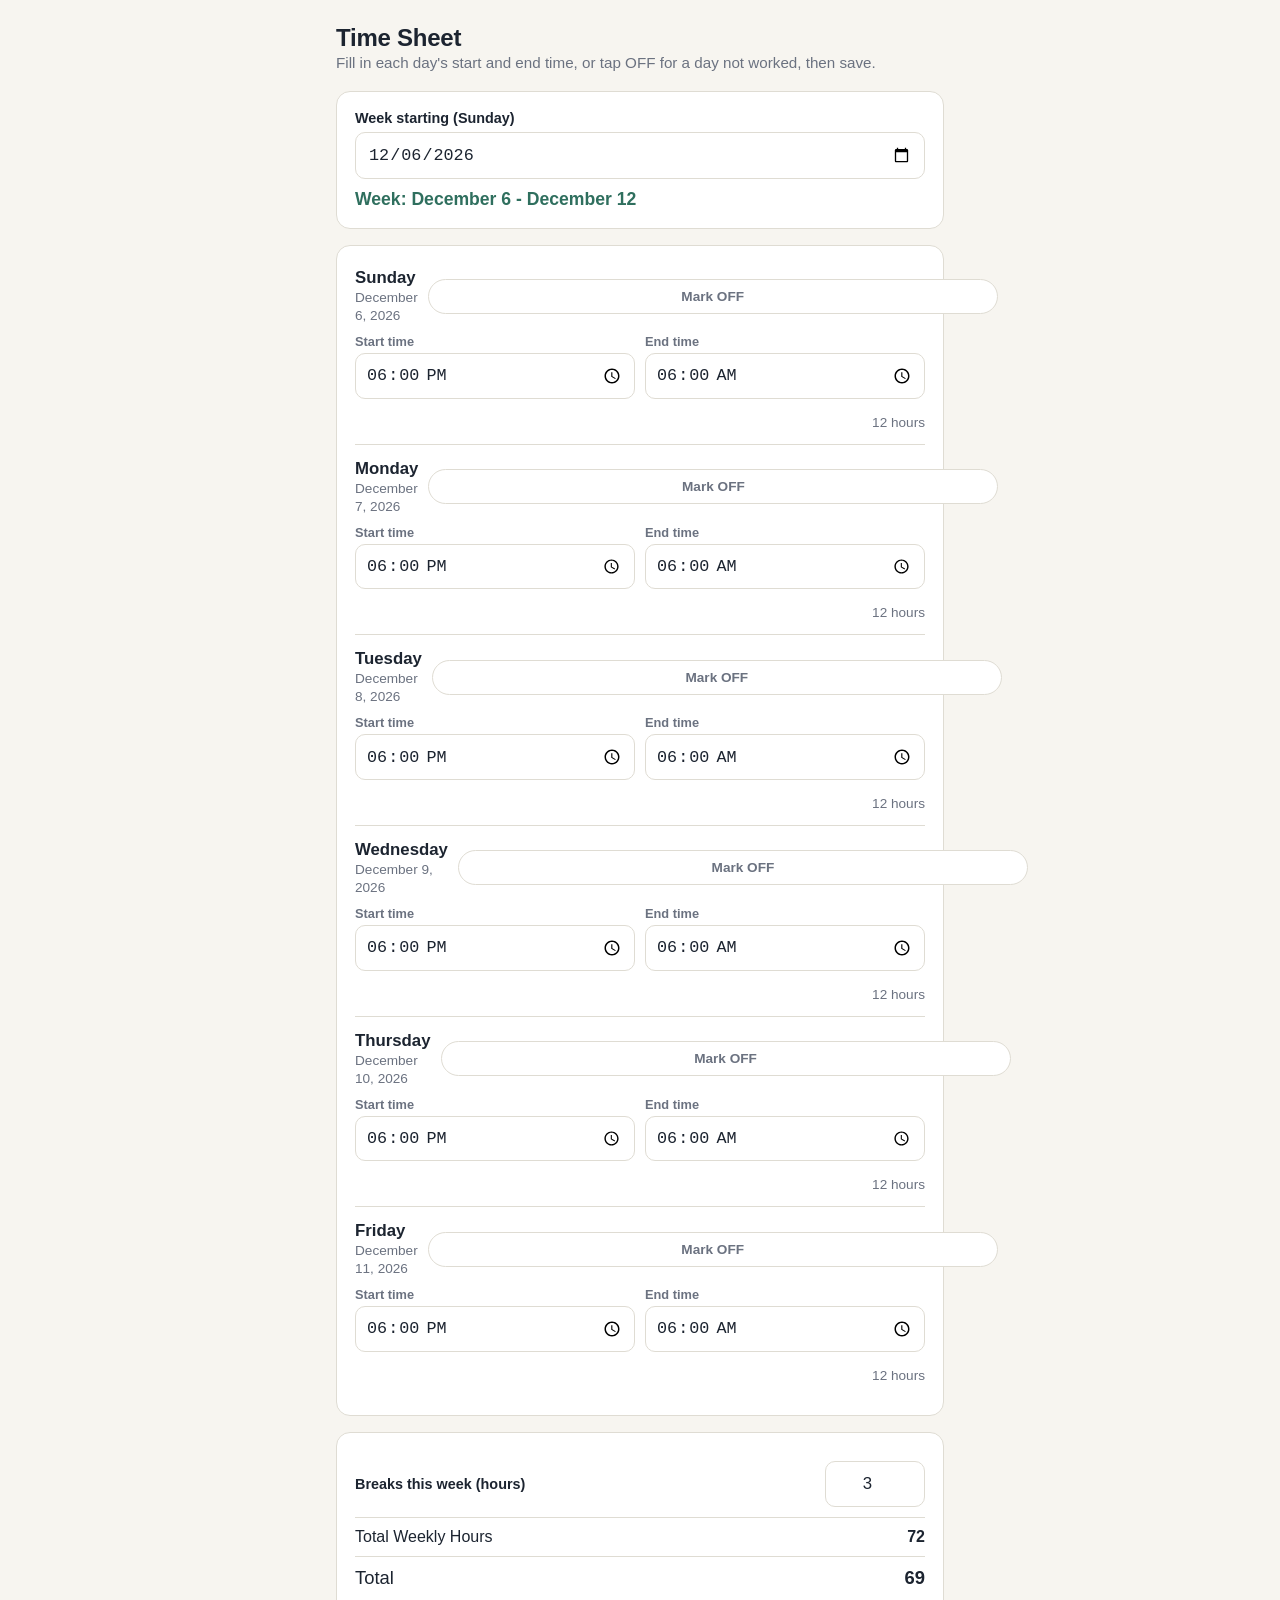
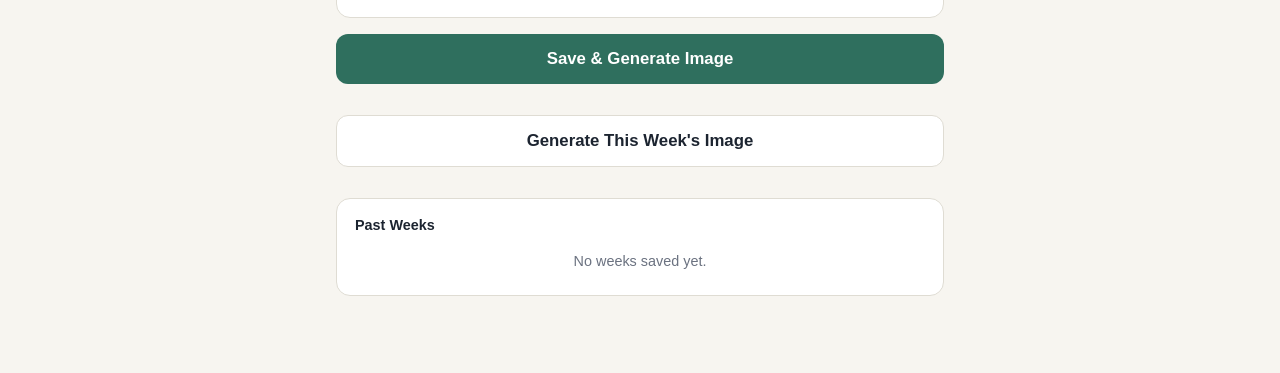
==== commit b17184ff: "minor fixes" ====
--- a/shashi-timesheet/index.html
+++ b/shashi-timesheet/index.html
@@ -244,7 +244,7 @@
     </div>
   </div>
 
-  <button class="btn-primary" id="saveBtn">Save This Week</button>
+  <button class="btn-primary" id="saveBtn">Save &amp; Generate Image</button>
   <div class="status" id="status"></div>
 
   <button class="btn-secondary" id="imageBtn">Generate This Week's Image</button>
@@ -375,12 +375,17 @@
     const line = daysCard.querySelector(`[data-hoursline="${day}"]`);
     if(line) line.textContent = st.off ? '0 hours' : `${hrs} hours`;
   });
-  const breaks = parseFloat(breaksInput.value) || 3;
+  const breaks = getBreaks();
   document.getElementById('totalWeekly').textContent = round2(weeklyTotal);
   document.getElementById('totalFinal').textContent = round2(weeklyTotal - breaks);
 }
 
 function round2(n){ return Math.round(n*100)/100; }
+
+function getBreaks(){
+  const breaks = parseFloat(breaksInput.value);
+  return Number.isFinite(breaks) ? breaks : 3;
+}
 
 function updateWeekLabel(){
   const start = new Date(weekStartInput.value + 'T00:00:00');
@@ -421,7 +426,7 @@
     };
   });
 
-  const breaks = parseFloat(breaksInput.value) || 0;
+  const breaks = getBreaks();
   const payload = {
     weekStart: weekStartInput.value,
     weekLabel: weekLabelEl.textContent.replace('Week: ',''),
@@ -437,7 +442,8 @@
       body: JSON.stringify(payload),
       headers: {'Content-Type':'text/plain;charset=utf-8'} // avoids CORS preflight on Apps Script
     });
-    statusEl.textContent = 'Saved.';
+    generateImage();
+    statusEl.textContent = 'Saved and image generated.';
     statusEl.className = 'status ok';
     loadPastWeeks();
   }catch(err){
@@ -484,10 +490,10 @@
         end: (rec && !isOff) ? parseTimeTo24(rec.end) || '06:00' : '06:00'
       };
     });
-    breaksInput.value = match.breaks || 0;
+    breaksInput.value = match.breaks ?? 3;
   } else {
     DAYS.forEach(day=>{ dayState[day] = {off:false, start:'18:00', end:'06:00'}; });
-    breaksInput.value = 0;
+    breaksInput.value = 3;
   }
 }
 
@@ -516,7 +522,7 @@
 }
 
 // ---------- Image export (matches the printed table style) ----------
-document.getElementById('imageBtn').addEventListener('click', ()=>{
+function generateImage(){
   const canvas = document.getElementById('tableCanvas');
   const ctx = canvas.getContext('2d');
   const W = canvas.width;
@@ -588,7 +594,7 @@
     const st = dayState[day];
     return sum + (st.off ? 0 : hoursBetween(st.start, st.end));
   },0);
-  const breaks = parseFloat(breaksInput.value)||0;
+  const breaks = getBreaks();
 
   function totalsRow(label, value, bold){
     ctx.font = (bold?'bold ':'') + '19px -apple-system, sans-serif';
@@ -612,7 +618,7 @@
   img.style.display = 'block';
   document.getElementById('copyImageBtn').style.display = 'block';
   document.getElementById('imageHint').style.display = 'block';
-});
+}
 
 // ---------- Copy image to clipboard (one-tap, works on iOS/desktop Safari & Chrome) ----------
 document.getElementById('copyImageBtn').addEventListener('click', async ()=>{
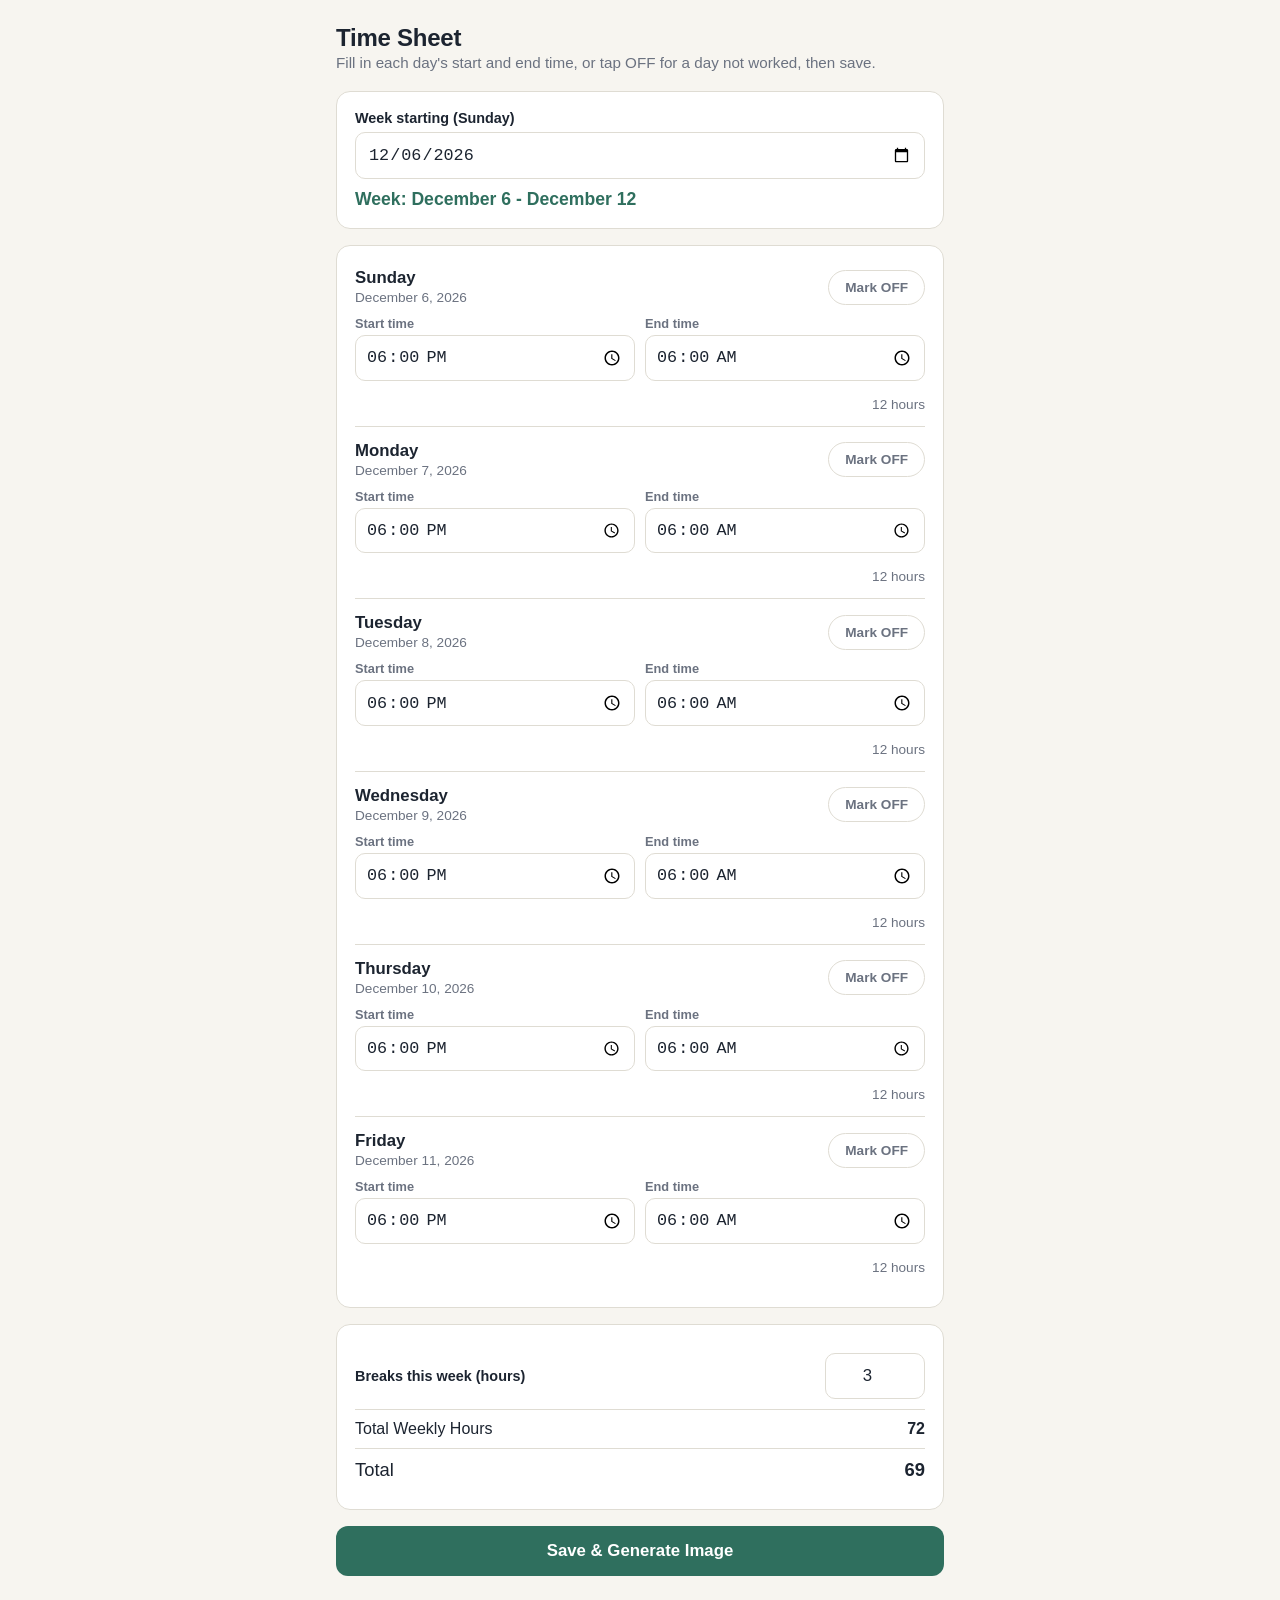
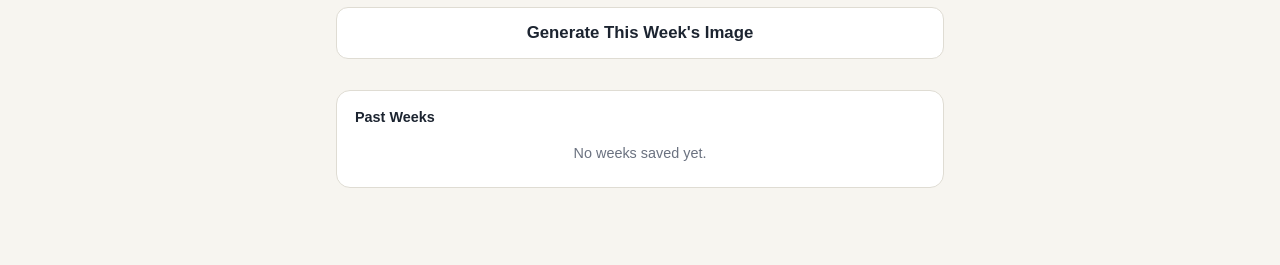
==== commit c6fd11a6: "Making the break time automatically update for days off." ====
--- a/shashi-timesheet/index.html
+++ b/shashi-timesheet/index.html
@@ -89,6 +89,7 @@
     font-weight:400;
   }
   .off-btn{
+    width:auto;
     flex-shrink:0;
     font-family:inherit;
     font-weight:700;
@@ -213,6 +214,10 @@
     color:var(--muted);
     text-align:center;
     margin-top:8px;
+  }
+  @media (max-width:360px){
+    .times{grid-template-columns:1fr;}
+    .time-field,input[type="time"]{min-width:0;}
   }
 </style>
 </head>
@@ -277,6 +282,7 @@
 const pastWeeksEl = document.getElementById('pastWeeks');
 
 let dayState = {}; // { Sunday: {off, start, end}, ... }
+let breakBase = 3;
 
 function toDateInputValue(d){
   const off = d.getTimezoneOffset();
@@ -352,6 +358,7 @@
     el.addEventListener('click', e=>{
       const day = e.target.dataset.day;
       dayState[day].off = !dayState[day].off;
+      updateBreaksForOffDays();
       buildDayRows();
       recalc();
     });
@@ -387,6 +394,17 @@
   return Number.isFinite(breaks) ? breaks : 3;
 }
 
+function updateBreaksForOffDays(){
+  const offDays = DAYS.filter(day=>dayState[day].off).length;
+  breaksInput.value = Math.max(0, breakBase - offDays * 0.5);
+}
+
+function updateBreakBaseFromInput(){
+  const offDays = DAYS.filter(day=>dayState[day].off).length;
+  breakBase = getBreaks() + offDays * 0.5;
+  recalc();
+}
+
 function updateWeekLabel(){
   const start = new Date(weekStartInput.value + 'T00:00:00');
   const end = new Date(start);
@@ -398,7 +416,7 @@
   updateWeekLabel();
   loadWeekIfExists(weekStartInput.value).then(buildDayRows);
 });
-breaksInput.addEventListener('input', recalc);
+breaksInput.addEventListener('input', updateBreakBaseFromInput);
 
 // ---------- Save ----------
 document.getElementById('saveBtn').addEventListener('click', async ()=>{
@@ -491,9 +509,11 @@
       };
     });
     breaksInput.value = match.breaks ?? 3;
+    breakBase = getBreaks() + DAYS.filter(day=>dayState[day].off).length * 0.5;
   } else {
     DAYS.forEach(day=>{ dayState[day] = {off:false, start:'18:00', end:'06:00'}; });
     breaksInput.value = 3;
+    breakBase = 3;
   }
 }
 
